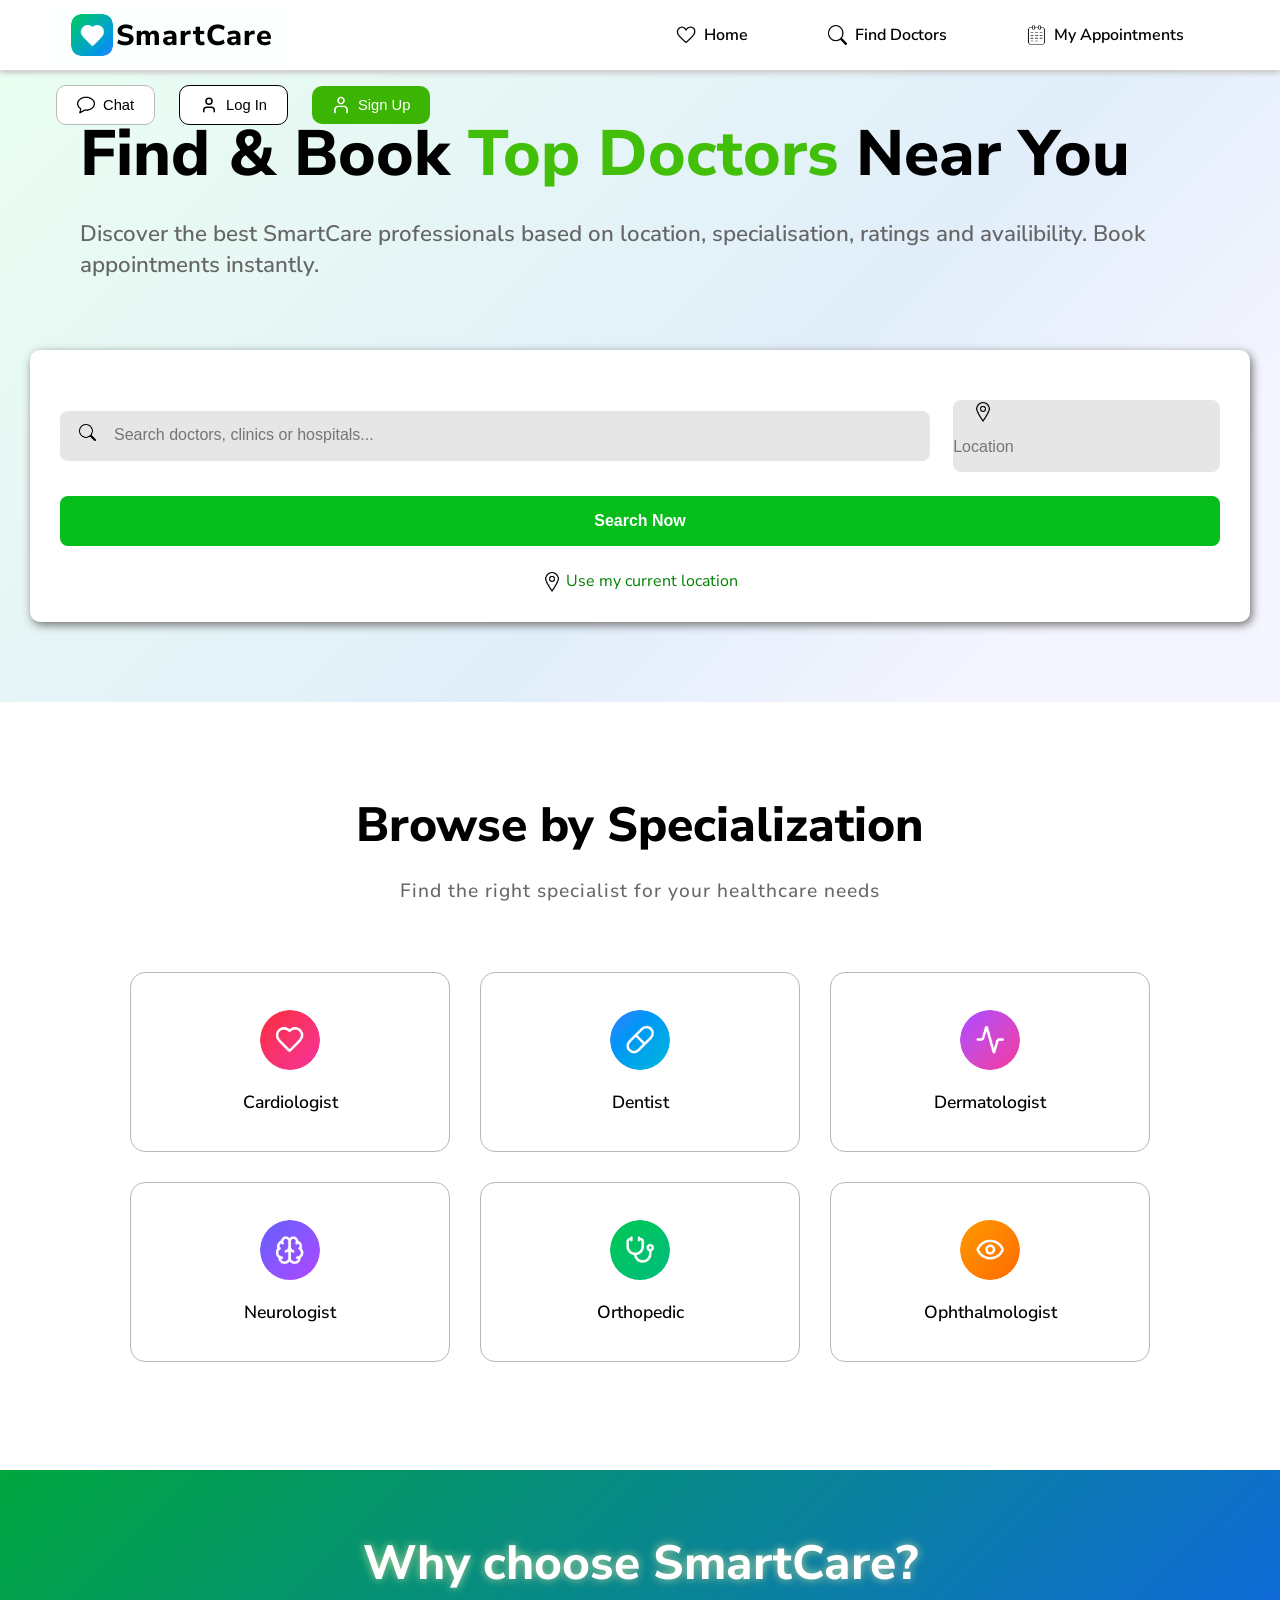
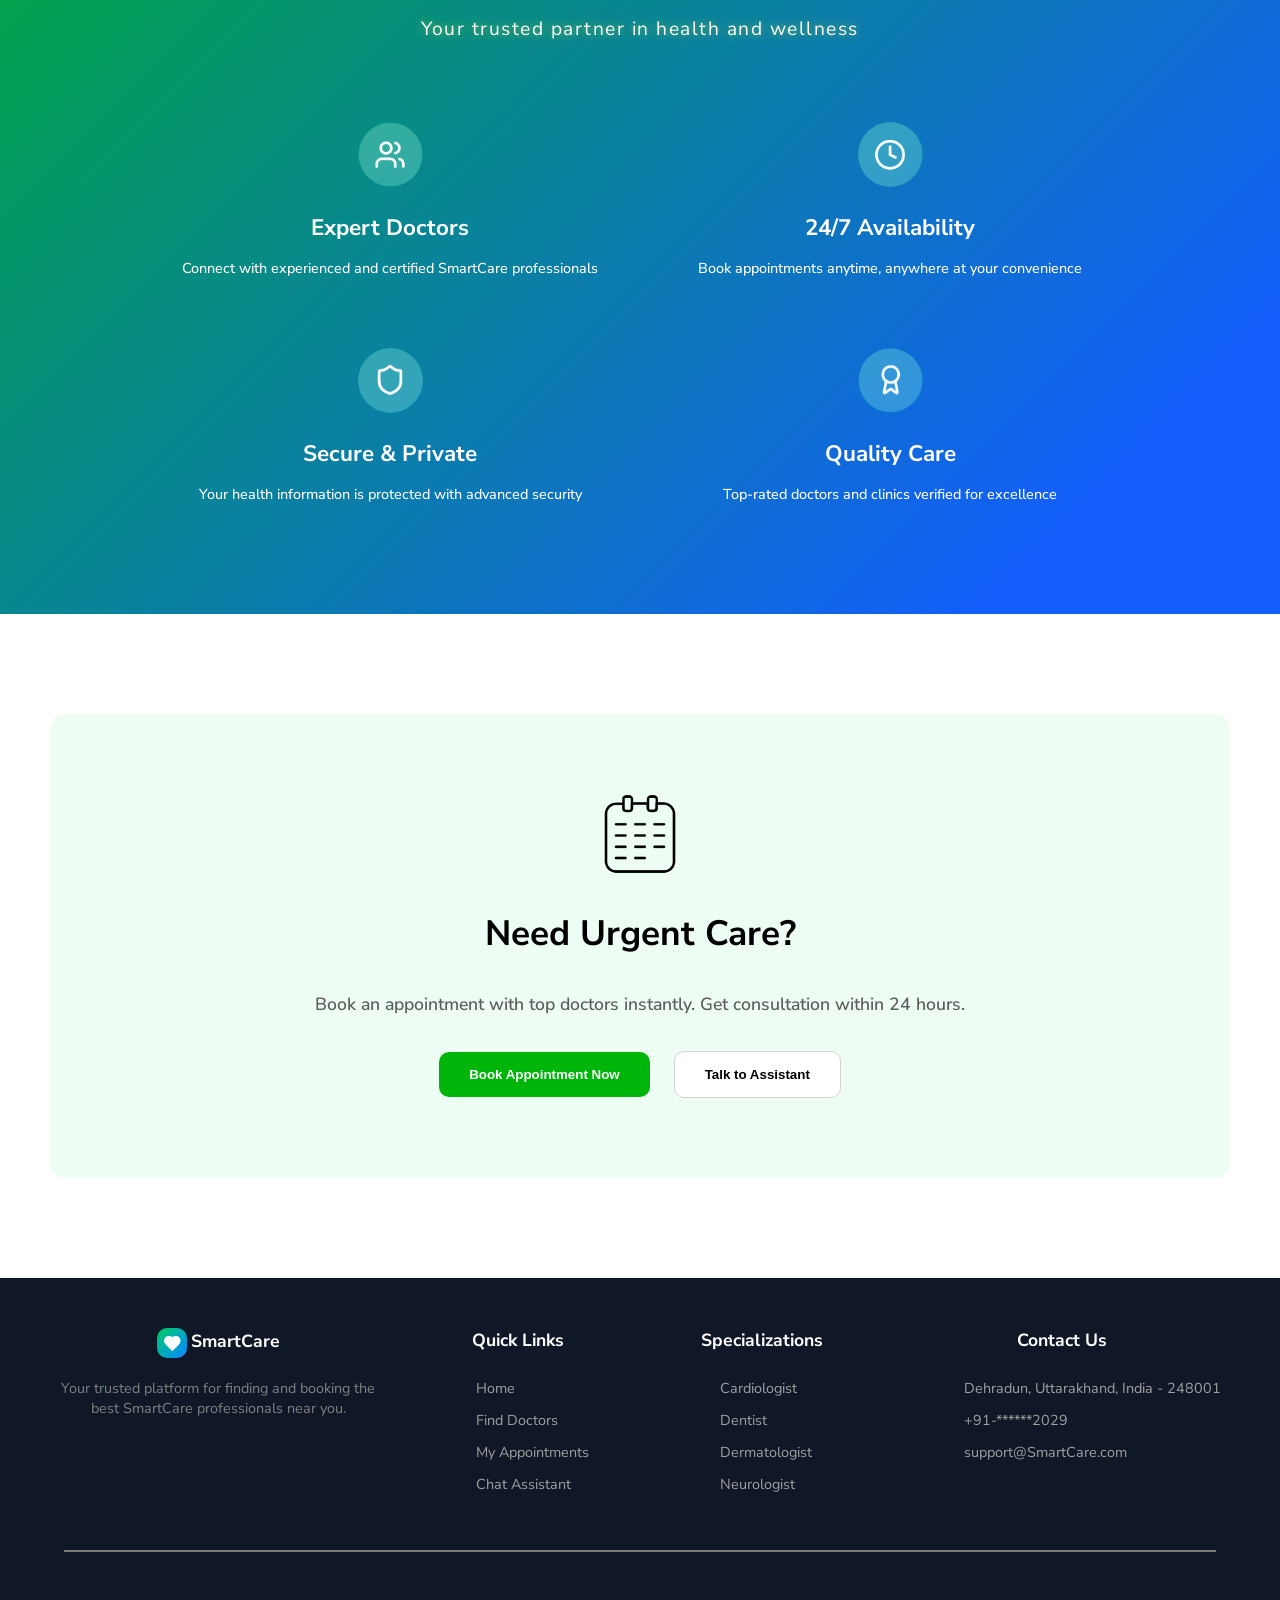
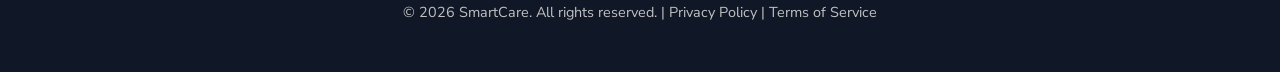
==== index.html @ 03f7b180 "Add login and sigup frontend and backend. Add databse. Fix styling issues." ====
<!doctype html>
<html lang="en">
  <head>
    <meta charset="UTF-8" />
    <meta name="viewport" content="width=device-width, initial-scale=1.0" />
    <title>SmartCare - Find & Book Top Doctors</title>
    <link rel="stylesheet" href="CSS/style.css" />
    <link rel="preconnect" href="https://fonts.googleapis.com" />
    <link rel="preconnect" href="https://fonts.gstatic.com" crossorigin />
    <link
      href="https://fonts.googleapis.com/css2?family=Nunito+Sans:ital,opsz,wght@0,6..12,200..1000;1,6..12,200..1000&display=swap"
      rel="stylesheet"
    />
  </head>

  <body>
    <div id="header"></div>

    <div class="heroSection" id="home">
      <h2>Find & Book <span>Top Doctors</span> Near You</h2>
      <p>
        Discover the best SmartCare professionals based on location,
        specialisation, ratings and availibility. Book appointments instantly.
      </p>

      <div class="search-doctor">
        <div class="input-location">
          <div class="search-bar">
            <img class="icons" src="Assets/Icons/black-search.png" alt="" />
            <input
              type="search"
              placeholder="Search doctors, clinics or hospitals..."
            />
          </div>
          <div class="location-bar">
            <img src="Assets/Icons/black-location.png" alt="" class="icons" />
            <input type="text" placeholder="Location" />
          </div>
        </div>
        <div class="search-now">
          <button>Search Now</button>
        </div>
        <div class="current-location">
          <img class="icons" src="Assets/Icons/black-location.png" alt="" />
          <a href=""> Use my current location </a>
        </div>
      </div>
    </div>

    <div class="browseBySpecialization" id="findDoctors">
      <h2>Browse by Specialization</h2>
      <p>Find the right specialist for your healthcare needs</p>
      <div class="specializationGrid">
        <div class="specializationCategory">
          <img class="icons" src="Assets/Images/cardiologist.png" alt="" />
          <p>Cardiologist</p>
        </div>
        <div class="specializationCategory">
          <img class="icons" src="Assets/Images/dentist.png" alt="" />
          <p>Dentist</p>
        </div>
        <div class="specializationCategory">
          <img class="icons" src="Assets/Images/dermatologist.png" alt="" />
          <p>Dermatologist</p>
        </div>
        <div class="specializationCategory">
          <img class="icons" src="Assets/Images/neurologist.png" alt="" />
          <p>Neurologist</p>
        </div>
        <div class="specializationCategory">
          <img class="icons" src="Assets/Images/orthopedic.png" alt="" />
          <p>Orthopedic</p>
        </div>
        <div class="specializationCategory">
          <img class="icons" src="Assets/Images/ophthalmologist.png" alt="" />
          <p>Ophthalmologist</p>
        </div>
      </div>
    </div>

    <div class="chooseSmartCare">
      <h2>Why choose SmartCare?</h2>
      <p>Your trusted partner in health and wellness</p>
      <div class="choosingReasons">
        <div>
          <img src="Assets/Images/expert.png" alt="" />
          <h4>Expert Doctors</h4>
          <p>Connect with experienced and certified SmartCare professionals</p>
        </div>
        <div>
          <img src="Assets/Images/available.png" alt="" />
          <h4>24/7 Availability</h4>
          <p>Book appointments anytime, anywhere at your convenience</p>
        </div>
        <div>
          <img src="Assets/Images/secure.png" alt="" />
          <h4>Secure &amp; Private</h4>
          <p>Your health information is protected with advanced security</p>
        </div>
        <div>
          <img src="Assets/Images/quality.png" alt="" />
          <h4>Quality Care</h4>
          <p>Top-rated doctors and clinics verified for excellence</p>
        </div>
      </div>
    </div>

    <div class="urgentCare">
      <img src="Assets/Icons/black-calendar.png" alt="" />
      <h3>Need Urgent Care?</h3>
      <p>
        Book an appointment with top doctors instantly. Get consultation within
        24 hours.
      </p>
      <div>
        <button>Book Appointment Now</button>
        <button>Talk to Assistant</button>
      </div>
    </div>

    <footer>
      <div class="upper-header">
        <div>
          <img src="Assets/Images/logo.png" alt="" class="icons" />
          <h4>SmartCare</h4>
          <p>
            Your trusted platform for finding and booking the best SmartCare
            professionals near you.
          </p>
        </div>
        <div>
          <h4>Quick Links</h4>
          <ul>
            <li><a href="index.html">Home</a></li>
            <li><a href="HTML/findDoctors.html">Find Doctors</a></li>
            <li><a href="">My Appointments</a></li>
            <li><a href="">Chat Assistant</a></li>
          </ul>
        </div>
        <div>
          <h4>Specializations</h4>
          <ul>
            <li><a href="">Cardiologist</a></li>
            <li><a href="">Dentist</a></li>
            <li><a href="">Dermatologist</a></li>
            <li><a href="">Neurologist</a></li>
          </ul>
        </div>
        <div>
          <h4>Contact Us</h4>
          <ul>
            <li><a href="">Dehradun, Uttarakhand, India - 248001</a></li>
            <li><a href="">+91-******2029</a></li>
            <li><a href="">support@SmartCare.com</a></li>
          </ul>
        </div>
      </div>
      <hr />
      <div>
        <p>
          &copy; 2026 SmartCare. All rights reserved. | Privacy Policy | Terms
          of Service
        </p>
      </div>
    </footer>

    <script src="JS/include.js"></script>
  </body>
</html>
---- CSS/style.css ----
*,
::after,
::before {
  padding: 0;
  margin: 0;
  box-sizing: border-box;
}

body {
  font-family: Arial, sans-serif;
  background-color: white;
  font-family: "Nunito Sans", Arial, Helvetica, sans-serif;
}

html {
  scroll-behavior: smooth;
}

/* HEADER OF THE PAGE */

.icons {
  width: 20px;
}

.navbar {
  height: 70px;
  padding: 0 3.5rem;
  background-color: white;
  box-shadow: 0 3px 5px rgb(200, 200, 200);

  display: flex;
  flex-wrap: wrap;
  align-items: center;
  justify-content: space-between;

  position: fixed;
  top: 0;
  left: 0;
  right: 0;
  z-index: 1000;
}

.navigation-bar-logo {
  height: 100%;
  border-radius: 20px;
  padding: 5px 0;
  transition: background-color 0.15s;
}

.navigation-bar-logo:hover {
  background-color: rgb(229, 255, 229);
}

.SmartCare {
  height: 100%;
  text-decoration: none;
  color: black;
  padding: 0 15px;
  background-color: rgba(249, 255, 253, 0.642);

  display: flex;
  flex-wrap: wrap;
  align-items: center;
  gap: 0.2rem;
}

.SmartCare img {
  height: 70%;
  width: auto;
  background-color: transparent;
  border-radius: 10px;
}

.SmartCare p {
  font-size: 1.8rem;
  font-weight: 800;
  letter-spacing: 1px;
}

.navigation-bar {
  height: 100%;
}

.navlist {
  height: 100%;
  list-style-type: none;
  display: flex;
  flex-wrap: wrap;
  align-items: center;
  justify-content: space-between;
}

.navlist li {
  display: flex;
  flex-wrap: wrap;
}

.navlist-items {
  padding: 1.5rem 2.5rem;
  text-decoration: none;
  font-size: 1rem;
  color: black;
  border-radius: 20px;
  font-weight: 600;
  transition: background-color 0.15s;

  display: flex;
  align-items: center;
  gap: 0.5rem;
}

.navlist-items:hover {
  background-color: rgb(240, 255, 240);
}

.navlist-items img {
  width: 1.2rem;
}

.navbarButtons {
  height: 100%;
  display: flex;
  flex-wrap: wrap;
  align-items: center;
  gap: 1.5rem;
}

.navbarButtons a {
  text-decoration: none;
}

.navbarButtons button {
  padding: 10px 20px;
  border-radius: 10px;
  font-size: 0.92rem;
  font-weight: 500;

  display: flex;
  align-items: center;
  gap: 0.5rem;
  cursor: pointer;
}

.navbarButtons button img {
  width: 18px;
}

.chat-button {
  background-color: white;
  color: black;
  border: 1px solid rgb(185, 185, 185);
  transition: background-color 0.15s;
}

.chat-button:hover {
  background-color: rgba(237, 237, 237, 0.76);
}

.logInButton {
  background-color: rgb(60, 180, 4);
  color: white;
  border: none;
  transition: background-color 0.15s;
}

.logInButton img {
  filter: brightness(0) invert(1);
}

.logInButton:hover {
  background-color: rgba(0, 189, 13, 0.947);
}

.signupbutton {
  background-color: white;
  color: black;
  border: 1px solid black;
}

.heroSection {
  background: linear-gradient(
    135deg,
    rgb(235, 255, 241),
    rgb(225, 238, 250) 60%,
    rgb(245, 245, 255) 85%
  );
  padding: 80px 0;
}

.heroSection h2 {
  font-size: 4rem;
  padding: 30px 80px 0;
  font-weight: 800;
}

.heroSection span {
  color: rgb(66, 191, 8);
}

.heroSection p {
  font-size: 1.4rem;
  font-weight: 550;
  padding: 20px 80px;
  color: rgb(101, 101, 101);
}

.search-doctor {
  padding: 50px 30px 30px;
  margin: 50px 30px 0;
  background-color: white;
  border-radius: 10px;
  box-shadow: 2px 3px 10px rgb(112, 112, 112);
  display: flex;
  flex-direction: column;
  gap: 1.5rem;
}

.input-location {
  display: flex;
  align-items: center;
  justify-content: space-between;
}

.search-bar {
  width: 75%;
  height: 50px;
  padding: 10px;
  border-radius: 8px;
  background-color: rgb(230, 230, 230);
  display: inline-block;
}

.search-bar input {
  border: none;
  background-color: transparent;
  width: 95%;
  padding: 5px 5px;
  font-size: 1rem;
}

.search-bar input:focus {
  outline: none;
}

.search-bar img {
  width: 35px;
  vertical-align: text-top;
  padding: 0 9px;
  cursor: pointer;
}

.location-bar {
  display: inline-block;
  width: 23%;
  background-color: rgb(230, 230, 230);
  border-radius: 8px;
}

.location-bar input {
  height: 50px;
  width: 80%;
  padding: 10px 20px 10px 0;
  border: none;
  border-radius: 8px;
  background-color: transparent;
  text-align: left;
  font-size: 1rem;
}

.location-bar input:focus {
  outline: none;
}

.location-bar img {
  width: 50px;
  vertical-align: text-bottom;
  padding: 0 10px 0 20px;
  cursor: pointer;
}

.search-now {
  width: 100%;
  height: 50px;
}

.search-now button {
  width: 100%;
  height: 100%;
  background-color: rgb(5, 190, 27);
  color: white;
  border: none;
  border-radius: 8px;
  font-size: 1rem;
  font-weight: bold;
  cursor: pointer;
  transition: background-color 0.15s;
}

.search-now button:hover {
  background-color: rgb(2, 169, 13);
}

.current-location {
  width: 100%;
  text-align: center;
}

.current-location img {
  cursor: pointer;
  vertical-align: text-bottom;
}

.current-location a {
  text-decoration: none;
  color: green;
}

.browseBySpecialization {
  padding: 90px 50px 60px;
}

.browseBySpecialization h2 {
  font-size: 3rem;
  font-weight: 800;
  text-align: center;
  color: black;
}

.browseBySpecialization > p {
  text-align: center;
  font-size: 1.2rem;
  font-weight: 500;
  letter-spacing: 1px;
  color: rgb(105, 104, 104);
  padding: 20px 0;
}

.specializationGrid {
  padding: 3rem 5rem;
  display: grid;
  grid-template-columns: 1fr 1fr 1fr;
  gap: 30px;
}

.specializationCategory {
  border: 1px solid rgb(183, 183, 183);
  height: 180px;
  border-radius: 15px;
  padding: 30px;
  display: flex;
  flex-direction: column;
  gap: 20px;
  align-items: center;
  justify-content: center;
  color: black;
  transition:
    transform 0.3s,
    box-shadow 0.15s,
    color 0.15s;
}

.specializationCategory:hover {
  transform: scale(1.01);
  color: rgb(7, 142, 45);
  box-shadow: 0 5px 10px rgb(134, 134, 134);
  cursor: pointer;
}

.specializationCategory img {
  width: 60px;
  border-radius: 50%;
}

.specializationCategory p {
  font-size: 1.1rem;
  font-weight: 550;
}

.chooseSmartCare {
  padding: 50px;
  background: linear-gradient(135deg, rgb(0, 166, 62), rgb(19, 94, 250) 85%);
  text-align: center;
  color: white;
  margin-bottom: 50px;
}

.chooseSmartCare h2 {
  padding: 10px;
  font-size: 3rem;
  font-weight: 750;
  text-shadow: 0 0 10px rgba(232, 232, 161, 0.748);
}

.chooseSmartCare > p {
  letter-spacing: 1.5px;
  font-size: 1.2rem;
  padding: 10px;
  text-shadow: 0 0 10px rgba(255, 255, 0, 0.476);
}

.choosingReasons {
  display: grid;
  grid-template-columns: 1fr 1fr;
  gap: 20px;
  padding: 40px 100px;
}

.choosingReasons div {
  display: flex;
  flex-direction: column;
  align-items: center;
  justify-content: center;
  gap: 15px;
  padding: 20px 30px;
}

.choosingReasons div img {
  border-radius: 50%;
  width: 65px;
  padding: 10px 0;
}

.choosingReasons div h4 {
  font-size: 1.4rem;
}

.choosingReasons div p {
  font-size: 0.9rem;
  font-weight: 500;
}

.urgentCare {
  margin: 100px 50px;
  padding: 80px;
  border-radius: 15px;
  background-color: rgb(238, 253, 243);

  display: flex;
  flex-direction: column;
  align-items: center;
  justify-content: center;
  gap: 35px;
}

.urgentCare img {
  width: 80px;
}

.urgentCare h3 {
  font-size: 2.2rem;
}

.urgentCare p {
  font-weight: 550;
  font-size: 1.1rem;
  /* letter-spacing: 1px; */
  color: rgb(92, 92, 92);
}

.urgentCare div button {
  padding: 15px 30px;
  border: 1px solid rgb(211, 211, 211);
  border-radius: 10px;
  margin: 0 10px;
  background-color: white;
  font-weight: bold;
  transition: background-color 0.15s;
}

.urgentCare div button:hover {
  cursor: pointer;
  background-color: rgba(236, 236, 236, 0.517);
}

.urgentCare div button:first-child {
  background-color: rgb(0, 181, 9);
  color: white;
  border: none;
}

.urgentCare div button:first-child:hover {
  background-color: rgb(51, 160, 0);
}

footer {
  background-color: rgb(16, 24, 40);
  color: white;
}

.upper-header {
  padding: 50px;
  display: grid;
  grid-template-columns: 1.5fr 1fr 1fr 1.5fr;
  column-gap: 20px;
}

.upper-header div {
  text-align: center;
}

.upper-header div img {
  width: 30px;
  border-radius: 10px;
  vertical-align: middle;
}

.upper-header div h4 {
  padding-bottom: 20px;
  font-size: 1.1rem;
  font-weight: 700;
  display: inline-block;
}

.upper-header div ul li {
  list-style-type: none;
  padding: 5px 0 5px 70px;
  text-align: left;
}

.upper-header div ul li a {
  color: rgb(160, 160, 160);
  font-size: 0.9rem;
  text-decoration: none;
}

.upper-header div ul li a:hover {
  color: white;
  cursor: pointer;
}

.upper-header div p {
  color: gray;
  font-size: 0.9rem;
  padding: 5px 0;
}

footer hr {
  width: 90%;
  margin: 0 auto;
  border: 1px solid rgb(124, 124, 124);
}

footer > div:last-child {
  padding: 50px;
}

footer > div:last-child p {
  color: rgb(193, 193, 193);
  font-size: 0.9rem;
  text-align: center;
}
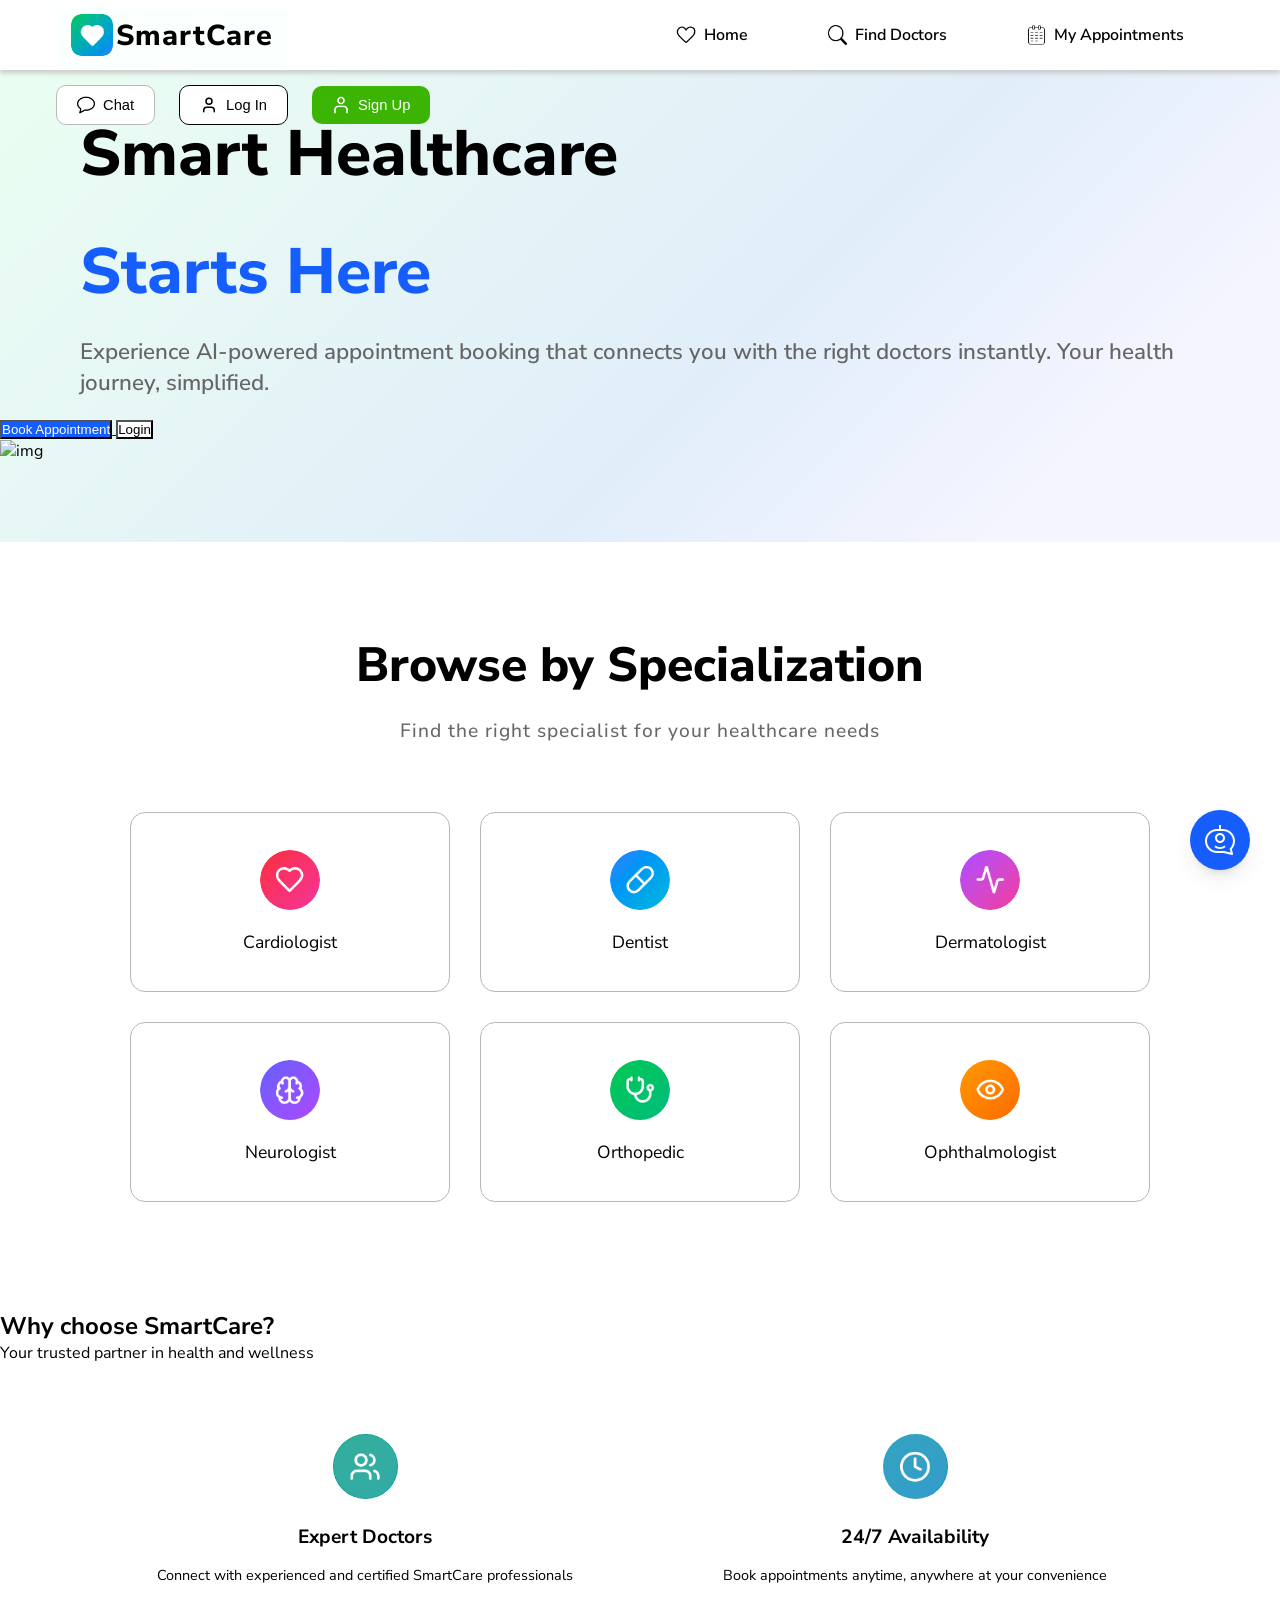
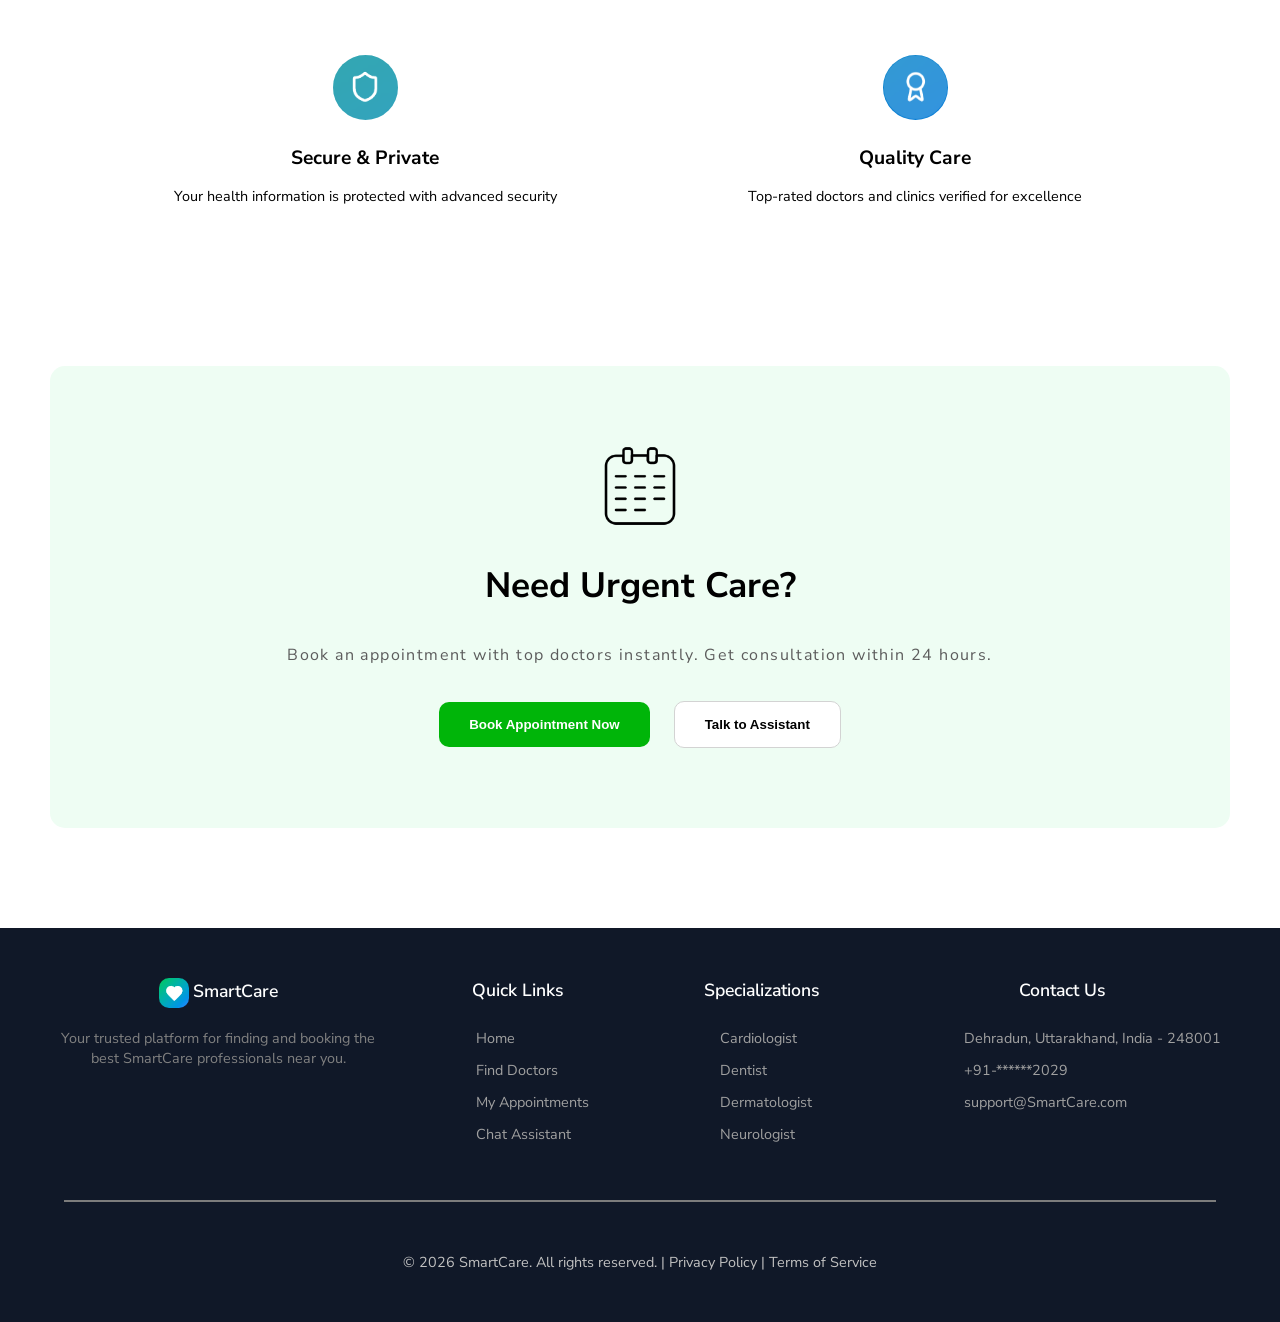
==== commit 13f6e925: "Fix Doctor Dashboard and create simple chatbot" ====
--- a/index.html
+++ b/index.html
@@ -17,33 +17,26 @@
     <div id="header"></div>
 
     <div class="heroSection" id="home">
-      <h2>Find & Book <span>Top Doctors</span> Near You</h2>
-      <p>
-        Discover the best SmartCare professionals based on location,
-        specialisation, ratings and availibility. Book appointments instantly.
-      </p>
-
-      <div class="search-doctor">
-        <div class="input-location">
-          <div class="search-bar">
-            <img class="icons" src="Assets/Icons/black-search.png" alt="" />
-            <input
-              type="search"
-              placeholder="Search doctors, clinics or hospitals..."
-            />
-          </div>
-          <div class="location-bar">
-            <img src="Assets/Icons/black-location.png" alt="" class="icons" />
-            <input type="text" placeholder="Location" />
-          </div>
+      <div class="hero-text-content">
+        <h2>Smart Healthcare</h2>
+        <h2 style="color: #155dfc">Starts Here</h2>
+        <p>
+          Experience AI-powered appointment booking that connects you with the
+          right doctors instantly. Your health journey, simplified.
+        </p>
+        <div class="hero-btns">
+          <a href="HTML/signUp.html">
+            <button style="background-color: #155dfc; color: white">
+              Book Appointment
+            </button>
+          </a>
+          <a href="HTML/logIn.html">
+            <button style="background-color: white">Login</button>
+          </a>
         </div>
-        <div class="search-now">
-          <button>Search Now</button>
-        </div>
-        <div class="current-location">
-          <img class="icons" src="Assets/Icons/black-location.png" alt="" />
-          <a href=""> Use my current location </a>
-        </div>
+      </div>
+      <div class="hero-section-image">
+        <img src="Assets/Images/hero_section_img.jpg" alt="img" />
       </div>
     </div>
 
@@ -113,7 +106,9 @@
         24 hours.
       </p>
       <div>
-        <button>Book Appointment Now</button>
+        <a href="HTML/signUp.html" style="text-decoration: none">
+          <button>Book Appointment Now</button>
+        </a>
         <button>Talk to Assistant</button>
       </div>
     </div>
@@ -134,7 +129,7 @@
             <li><a href="index.html">Home</a></li>
             <li><a href="HTML/findDoctors.html">Find Doctors</a></li>
             <li><a href="">My Appointments</a></li>
-            <li><a href="">Chat Assistant</a></li>
+            <li><a href="javascript:void(0)" onclick="document.getElementById('chatbot-fab').click()">Chat Assistant</a></li>
           </ul>
         </div>
         <div>
@@ -164,6 +159,36 @@
       </div>
     </footer>
 
+    <!-- Chatbot FAB & Popup -->
+    <div class="chatbot-fab" id="chatbot-fab" title="Chat with Assistant">
+        <img class="icons" src="Assets/Icons/blue-chatbot.svg" alt="Chat">
+    </div>
+
+    <div class="chatbot-popup" id="chatbot-popup">
+        <div class="chat-header">
+            <h3>AI Health Assistant</h3>
+            <span class="close-chat" id="close-chat">&times;</span>
+        </div>
+        <div class="chat-messages">
+            <div class="message bot">
+                Hello! How can I help you today? Describe your symptoms for a specialist recommendation.
+            </div>
+        </div>
+        <div class="typing-indicator">
+            <div class="typing-dot"></div>
+            <div class="typing-dot"></div>
+            <div class="typing-dot"></div>
+        </div>
+        <div class="chat-input-area">
+            <input type="text" class="chat-input" placeholder="Type your symptoms...">
+            <button class="send-message-btn">
+                <img class="icons" src="Assets/Icons/paper-plane.svg" alt="Send">
+            </button>
+        </div>
+    </div>
+
+    <link rel="stylesheet" href="CSS/chatbot.css">
     <script src="JS/include.js"></script>
+    <script src="JS/chatbot.js"></script>
   </body>
 </html>
--- a/CSS/style.css
+++ b/CSS/style.css
@@ -373,10 +373,9 @@
 
 .specializationCategory p {
   font-size: 1.1rem;
-  font-weight: 550;
-}
-
-.chooseSmartCare {
+}
+
+.chooseHealthcare {
   padding: 50px;
   background: linear-gradient(135deg, rgb(0, 166, 62), rgb(19, 94, 250) 85%);
   text-align: center;
@@ -384,16 +383,14 @@
   margin-bottom: 50px;
 }
 
-.chooseSmartCare h2 {
+.chooseHealthcare h2 {
   padding: 10px;
-  font-size: 3rem;
-  font-weight: 750;
+  font-size: 2.5rem;
   text-shadow: 0 0 10px rgba(232, 232, 161, 0.748);
 }
 
-.chooseSmartCare > p {
+.chooseHealthcare > p {
   letter-spacing: 1.5px;
-  font-size: 1.2rem;
   padding: 10px;
   text-shadow: 0 0 10px rgba(255, 255, 0, 0.476);
 }
@@ -421,12 +418,11 @@
 }
 
 .choosingReasons div h4 {
-  font-size: 1.4rem;
+  font-size: 1.2rem;
 }
 
 .choosingReasons div p {
   font-size: 0.9rem;
-  font-weight: 500;
 }
 
 .urgentCare {
@@ -451,9 +447,7 @@
 }
 
 .urgentCare p {
-  font-weight: 550;
-  font-size: 1.1rem;
-  /* letter-spacing: 1px; */
+  letter-spacing: 1.4px;
   color: rgb(92, 92, 92);
 }
 
@@ -507,7 +501,7 @@
 .upper-header div h4 {
   padding-bottom: 20px;
   font-size: 1.1rem;
-  font-weight: 700;
+  font-weight: 600;
   display: inline-block;
 }
 
--- a/CSS/chatbot.css
+++ b/CSS/chatbot.css
@@ -0,0 +1,207 @@
+/* Chatbot Styles for SmartCare */
+
+:root {
+  --chat-primary: #155dfc;
+  --chat-bg: #ffffff;
+  --chat-text: #1e293b;
+  --chat-secondary-bg: #f1f5f9;
+  --chat-shadow: 0 10px 25px -5px rgba(0, 0, 0, 0.1), 0 8px 10px -6px rgba(0, 0, 0, 0.1);
+}
+
+/* Floating Action Button */
+.chatbot-fab {
+  position: fixed;
+  bottom: 30px;
+  right: 30px;
+  width: 60px;
+  height: 60px;
+  border-radius: 50%;
+  background-color: var(--chat-primary);
+  color: white;
+  display: flex;
+  align-items: center;
+  justify-content: center;
+  cursor: pointer;
+  box-shadow: var(--chat-shadow);
+  z-index: 1001;
+  transition: transform 0.3s cubic-bezier(0.175, 0.885, 0.32, 1.275);
+}
+
+.chatbot-fab:hover {
+  transform: scale(1.1);
+}
+
+.chatbot-fab .icons {
+  width: 30px;
+  height: 30px;
+  filter: brightness(0) invert(1);
+}
+
+/* Modal Popup (for landing page) */
+.chatbot-popup {
+  position: fixed;
+  bottom: 100px;
+  right: 30px;
+  width: 380px;
+  height: 500px;
+  background-color: var(--chat-bg);
+  border-radius: 20px;
+  box-shadow: var(--chat-shadow);
+  z-index: 1002;
+  display: flex;
+  flex-direction: column;
+  overflow: hidden;
+  transform: translateY(20px);
+  opacity: 0;
+  visibility: hidden;
+  transition: all 0.3s ease;
+}
+
+.chatbot-popup.visible {
+  transform: translateY(0);
+  opacity: 1;
+  visibility: visible;
+}
+
+/* Chat Header */
+.chat-header {
+  padding: 20px;
+  background-color: var(--chat-primary);
+  color: white;
+  display: flex;
+  justify-content: space-between;
+  align-items: center;
+}
+
+.chat-header h3 {
+  margin: 0;
+  font-size: 1.1rem;
+}
+
+.close-chat {
+  cursor: pointer;
+  font-size: 1.5rem;
+  line-height: 1;
+}
+
+/* Chat Messages Area */
+.chat-messages {
+  flex: 1;
+  padding: 20px;
+  overflow-y: auto;
+  display: flex;
+  flex-direction: column;
+  gap: 15px;
+  background-color: #f8fafc;
+}
+
+.message {
+  max-width: 80%;
+  padding: 12px 16px;
+  border-radius: 18px;
+  font-size: 0.95rem;
+  line-height: 1.4;
+  position: relative;
+}
+
+.message.bot {
+  align-self: flex-start;
+  background-color: white;
+  color: var(--chat-text);
+  border-bottom-left-radius: 4px;
+  box-shadow: 0 1px 2px rgba(0,0,0,0.05);
+}
+
+.message.user {
+  align-self: flex-end;
+  background-color: var(--chat-primary);
+  color: white;
+  border-bottom-right-radius: 4px;
+}
+
+/* Typing Indicator */
+.typing-indicator {
+  align-self: flex-start;
+  background-color: #e2e8f0;
+  padding: 8px 12px;
+  border-radius: 20px;
+  display: none; /* Shown via JS */
+}
+
+.typing-dot {
+  display: inline-block;
+  width: 6px;
+  height: 6px;
+  border-radius: 50%;
+  background-color: #64748b;
+  margin-right: 3px;
+  animation: wave 1.3s linear infinite;
+}
+
+.typing-dot:nth-child(2) { animation-delay: -1.1s; }
+.typing-dot:nth-child(3) { animation-delay: -0.9s; }
+
+@keyframes wave {
+  0%, 60%, 100% { transform: initial; }
+  30% { transform: translateY(-5px); }
+}
+
+/* Chat Input Area */
+.chat-input-area {
+  padding: 15px;
+  background-color: white;
+  border-top: 1px solid #e2e8f0;
+  display: flex;
+  gap: 10px;
+}
+
+.chat-input {
+  flex: 1;
+  border: 1px solid #e2e8f0;
+  border-radius: 10px;
+  padding: 10px 15px;
+  outline: none;
+  font-family: inherit;
+}
+
+.chat-input:focus {
+  border-color: var(--chat-primary);
+}
+
+.send-message-btn {
+  background-color: var(--chat-primary);
+  color: white;
+  border: none;
+  border-radius: 10px;
+  width: 40px;
+  height: 40px;
+  display: flex;
+  align-items: center;
+  justify-content: center;
+  cursor: pointer;
+  transition: background-color 0.2s;
+}
+
+.send-message-btn:hover {
+  background-color: #0d4ed8;
+}
+
+.send-message-btn .icons {
+  width: 20px;
+  filter: brightness(0) invert(1);
+}
+
+/* Patient Dashboard Chat Styling Override */
+#section-chatbot .chat-container {
+    height: 600px;
+    display: flex;
+    flex-direction: column;
+    border: 1px solid #e2e8f0;
+    border-radius: 15px;
+    background-color: white;
+    box-shadow: 0 4px 6px -1px rgba(0, 0, 0, 0.1);
+}
+
+#section-chatbot .chat-messages {
+    background-color: #f1f5f9;
+}
